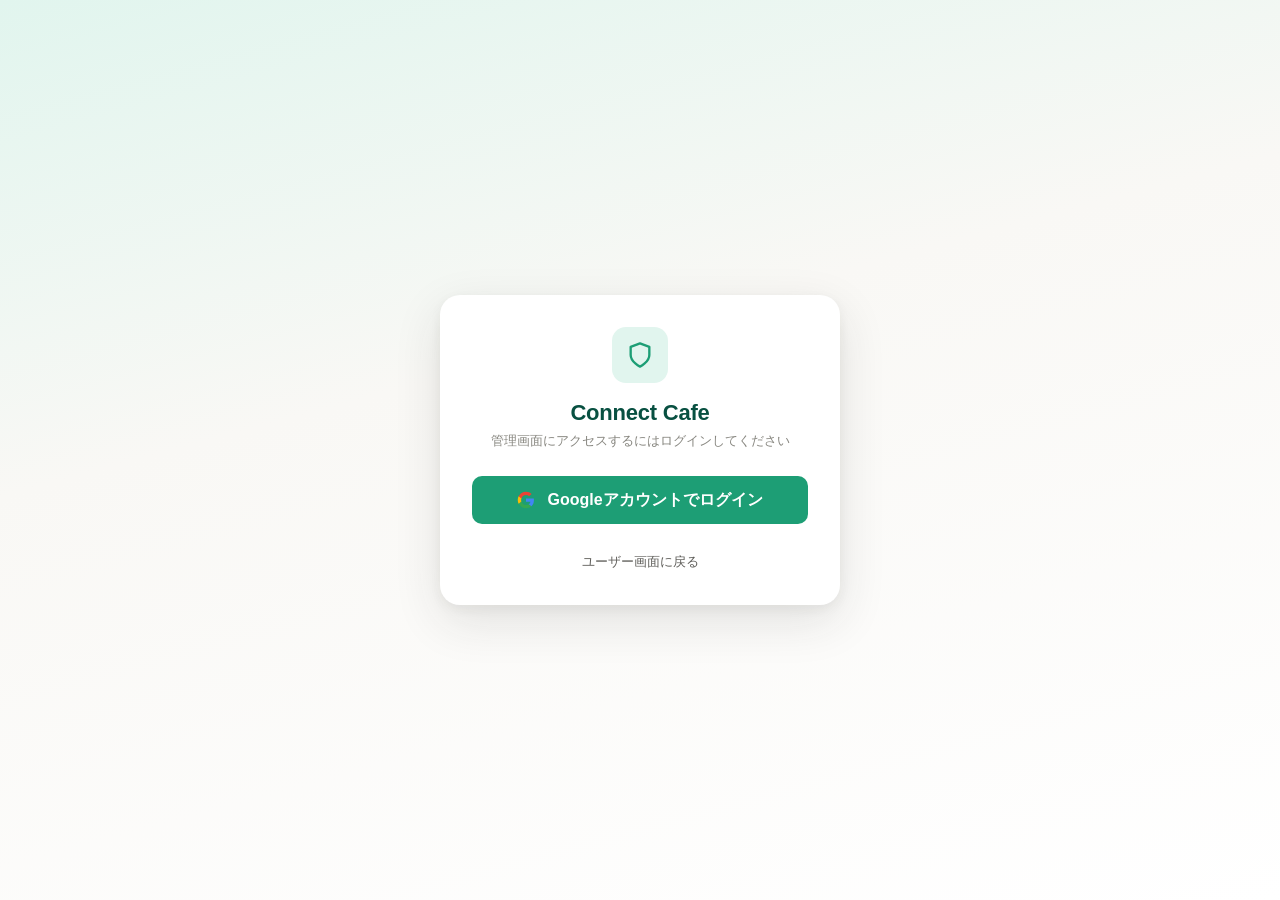
==== admin.html @ 8efad175 "feat: 入荷履歴表示 + スプシ同期スクリプト - admin.html: 在庫管理ページに入荷履歴テーブル追加 - inventory.js: loadInventoryLog()で最新30件の" ====
<!DOCTYPE html>
<html lang="ja">
<head>
  <meta charset="UTF-8">
  <meta name="viewport" content="width=device-width, initial-scale=1.0">
  <meta name="theme-color" content="#085041">
  <title>Connect Cafe - 管理画面</title>

  <!-- CSS -->
  <link rel="stylesheet" href="css/variables.css">
  <link rel="stylesheet" href="css/base.css">
  <link rel="stylesheet" href="css/components.css">

  <style>
    /* ============================================================
       Admin Layout
       ============================================================ */
    body {
      background: var(--color-bg-muted);
    }

    .admin-layout {
      display: flex;
      min-height: 100dvh;
    }

    /* ---- Sidebar ---- */
    .admin-sidebar {
      width: 240px;
      background: var(--color-primary-darker);
      color: var(--color-text-inverse);
      display: flex;
      flex-direction: column;
      position: fixed;
      top: 0;
      left: 0;
      bottom: 0;
      z-index: var(--z-header);
      transition: transform var(--duration-slow) var(--ease-out);
    }

    .admin-sidebar__header {
      padding: var(--space-5) var(--space-5) var(--space-4);
      border-bottom: 1px solid rgba(255,255,255,0.08);
    }

    .admin-sidebar__brand {
      display: flex;
      align-items: center;
      gap: var(--space-3);
    }

    .admin-sidebar__logo {
      width: 36px;
      height: 36px;
      background: var(--color-primary);
      border-radius: var(--radius-md);
      display: flex;
      align-items: center;
      justify-content: center;
    }

    .admin-sidebar__logo svg {
      width: 20px;
      height: 20px;
      color: white;
    }

    .admin-sidebar__title {
      font-size: var(--text-base);
      font-weight: var(--weight-bold);
      letter-spacing: var(--tracking-wide);
    }

    .admin-sidebar__subtitle {
      font-size: var(--text-xs);
      opacity: 0.5;
      margin-top: 2px;
    }

    .admin-sidebar__nav {
      flex: 1;
      padding: var(--space-3) var(--space-3);
      overflow-y: auto;
    }

    .admin-nav-item {
      display: flex;
      align-items: center;
      gap: var(--space-3);
      padding: var(--space-3) var(--space-3);
      border-radius: var(--radius-md);
      color: rgba(255,255,255,0.65);
      font-size: var(--text-sm);
      font-weight: var(--weight-medium);
      cursor: pointer;
      transition: var(--transition-colors);
      margin-bottom: 2px;
      text-decoration: none;
    }

    .admin-nav-item:hover {
      background: rgba(255,255,255,0.08);
      color: rgba(255,255,255,0.9);
      text-decoration: none;
    }

    .admin-nav-item.is-active {
      background: rgba(255,255,255,0.12);
      color: #fff;
      font-weight: var(--weight-semibold);
    }

    .admin-nav-item svg {
      width: 18px;
      height: 18px;
      flex-shrink: 0;
      opacity: 0.7;
    }

    .admin-nav-item.is-active svg {
      opacity: 1;
    }

    .admin-nav-divider {
      height: 1px;
      background: rgba(255,255,255,0.06);
      margin: var(--space-3) var(--space-3);
    }

    .admin-sidebar__footer {
      padding: var(--space-4) var(--space-5);
      border-top: 1px solid rgba(255,255,255,0.08);
    }

    .admin-sidebar__user {
      display: flex;
      align-items: center;
      gap: var(--space-3);
    }

    .admin-sidebar__user-avatar {
      width: 32px;
      height: 32px;
      border-radius: var(--radius-round);
      object-fit: cover;
    }

    .admin-sidebar__user-name {
      font-size: var(--text-sm);
      font-weight: var(--weight-medium);
      flex: 1;
      min-width: 0;
      overflow: hidden;
      text-overflow: ellipsis;
      white-space: nowrap;
    }

    .admin-sidebar__logout {
      color: rgba(255,255,255,0.5);
      cursor: pointer;
      padding: var(--space-1);
      border-radius: var(--radius-sm);
      transition: var(--transition-colors);
    }

    .admin-sidebar__logout:hover {
      color: rgba(255,255,255,0.9);
      background: rgba(255,255,255,0.08);
    }

    .admin-sidebar__logout svg {
      width: 16px;
      height: 16px;
    }

    /* ---- Main Content ---- */
    .admin-main {
      flex: 1;
      margin-left: 240px;
      min-height: 100dvh;
    }

    .admin-topbar {
      height: 56px;
      background: var(--color-bg);
      border-bottom: 1px solid var(--color-border-light);
      display: flex;
      align-items: center;
      padding: 0 var(--space-6);
      position: sticky;
      top: 0;
      z-index: var(--z-sticky);
    }

    .admin-topbar__hamburger {
      display: none;
      width: 36px;
      height: 36px;
      align-items: center;
      justify-content: center;
      border-radius: var(--radius-sm);
      cursor: pointer;
      margin-right: var(--space-3);
      color: var(--color-text-secondary);
    }

    .admin-topbar__hamburger:hover {
      background: var(--color-bg-muted);
    }

    .admin-topbar__hamburger svg {
      width: 20px;
      height: 20px;
    }

    .admin-topbar__title {
      font-size: var(--text-md);
      font-weight: var(--weight-bold);
      color: var(--color-text);
    }

    .admin-topbar__spacer {
      flex: 1;
    }

    .admin-topbar__badge {
      display: inline-flex;
      align-items: center;
      gap: var(--space-1);
      padding: 3px 10px;
      font-size: var(--text-xs);
      font-weight: var(--weight-semibold);
      border-radius: var(--radius-pill);
      background: var(--color-primary-lighter);
      color: var(--color-primary-dark);
    }

    .admin-content {
      padding: var(--space-6);
      max-width: 1280px;
    }

    /* ---- Admin Pages ---- */
    .admin-page {
      display: none;
      animation: page-fade-in var(--duration-page) var(--ease-out) both;
    }

    .admin-page.is-active {
      display: block;
    }

    /* ---- Stat Cards Grid ---- */
    .admin-stats {
      display: grid;
      grid-template-columns: repeat(4, 1fr);
      gap: var(--space-4);
      margin-bottom: var(--space-6);
    }

    .admin-stat-card {
      background: var(--color-bg);
      border: 1px solid var(--color-border-light);
      border-radius: var(--radius-lg);
      padding: var(--space-5);
      position: relative;
      overflow: hidden;
    }

    .admin-stat-card__icon {
      width: 40px;
      height: 40px;
      border-radius: var(--radius-md);
      display: flex;
      align-items: center;
      justify-content: center;
      margin-bottom: var(--space-3);
    }

    .admin-stat-card__icon svg {
      width: 20px;
      height: 20px;
    }

    .admin-stat-card__icon--green {
      background: var(--color-primary-lighter);
      color: var(--color-primary);
    }

    .admin-stat-card__icon--amber {
      background: var(--color-amber-lighter);
      color: var(--color-amber);
    }

    .admin-stat-card__icon--danger {
      background: var(--color-danger-light);
      color: var(--color-danger);
    }

    .admin-stat-card__icon--info {
      background: var(--color-info-light);
      color: var(--color-info);
    }

    .admin-stat-card__label {
      font-size: var(--text-xs);
      font-weight: var(--weight-semibold);
      color: var(--color-text-tertiary);
      text-transform: uppercase;
      letter-spacing: var(--tracking-wide);
      margin-bottom: var(--space-1);
    }

    .admin-stat-card__value {
      font-size: var(--text-2xl);
      font-weight: var(--weight-bold);
      color: var(--color-text);
      line-height: 1.1;
    }

    .admin-stat-card__sub {
      font-size: var(--text-xs);
      color: var(--color-text-tertiary);
      margin-top: var(--space-1);
    }

    /* ---- Section Card ---- */
    .admin-section {
      background: var(--color-bg);
      border: 1px solid var(--color-border-light);
      border-radius: var(--radius-lg);
      margin-bottom: var(--space-5);
      overflow: hidden;
    }

    .admin-section__header {
      display: flex;
      align-items: center;
      justify-content: space-between;
      padding: var(--space-4) var(--space-5);
      border-bottom: 1px solid var(--color-border-light);
    }

    .admin-section__title {
      font-size: var(--text-base);
      font-weight: var(--weight-bold);
      color: var(--color-text);
    }

    .admin-section__actions {
      display: flex;
      gap: var(--space-2);
    }

    .admin-section__body {
      padding: var(--space-5);
    }

    .admin-section__body--flush {
      padding: 0;
    }

    /* ---- Admin Table ---- */
    .admin-table {
      width: 100%;
      font-size: var(--text-sm);
    }

    .admin-table th {
      text-align: left;
      font-weight: var(--weight-semibold);
      font-size: var(--text-xs);
      color: var(--color-text-tertiary);
      letter-spacing: var(--tracking-wide);
      padding: var(--space-3) var(--space-4);
      border-bottom: 1px solid var(--color-border);
      white-space: nowrap;
      background: var(--color-bg-warm);
      position: sticky;
      top: 0;
    }

    .admin-table td {
      padding: var(--space-3) var(--space-4);
      border-bottom: 1px solid var(--color-border-light);
      color: var(--color-text);
      vertical-align: middle;
    }

    .admin-table tbody tr {
      transition: var(--transition-colors);
    }

    .admin-table tbody tr:hover {
      background: var(--color-bg-warm);
    }

    .admin-table tbody tr:last-child td {
      border-bottom: none;
    }

    .admin-table .text-right {
      text-align: right;
    }

    .admin-table .text-center {
      text-align: center;
    }

    /* ---- Alert Banner ---- */
    .admin-alert {
      display: flex;
      align-items: center;
      gap: var(--space-3);
      padding: var(--space-3) var(--space-4);
      border-radius: var(--radius-md);
      font-size: var(--text-sm);
      margin-bottom: var(--space-4);
    }

    .admin-alert svg {
      width: 18px;
      height: 18px;
      flex-shrink: 0;
    }

    .admin-alert--warning {
      background: var(--color-amber-lighter);
      color: var(--color-amber-dark);
      border: 1px solid var(--color-amber-light);
    }

    .admin-alert--danger {
      background: var(--color-danger-light);
      color: var(--color-danger);
      border: 1px solid #f0b8b3;
    }

    .admin-alert--info {
      background: var(--color-info-light);
      color: var(--color-info);
      border: 1px solid #b3d4ea;
    }

    /* ---- Quick Actions ---- */
    .admin-quick-actions {
      display: flex;
      gap: var(--space-3);
      flex-wrap: wrap;
    }

    /* ---- Filter Bar ---- */
    .admin-filter-bar {
      display: flex;
      align-items: center;
      gap: var(--space-3);
      padding: var(--space-4) var(--space-5);
      border-bottom: 1px solid var(--color-border-light);
      flex-wrap: wrap;
    }

    .admin-filter-bar .input,
    .admin-filter-bar .select {
      width: auto;
      min-width: 160px;
    }

    .admin-filter-tabs {
      display: flex;
      gap: 2px;
      background: var(--color-bg-muted);
      border-radius: var(--radius-md);
      padding: 3px;
    }

    .admin-filter-tab {
      padding: var(--space-2) var(--space-3);
      font-size: var(--text-xs);
      font-weight: var(--weight-semibold);
      border-radius: var(--radius-sm);
      cursor: pointer;
      color: var(--color-text-secondary);
      transition: var(--transition-colors);
      white-space: nowrap;
    }

    .admin-filter-tab:hover {
      color: var(--color-text);
    }

    .admin-filter-tab.is-active {
      background: var(--color-bg);
      color: var(--color-text);
      box-shadow: var(--shadow-xs);
    }

    /* ---- Stocktake ---- */
    .stocktake-grid {
      display: grid;
      grid-template-columns: repeat(auto-fill, minmax(280px, 1fr));
      gap: var(--space-4);
      padding: var(--space-5);
    }

    .stocktake-item {
      background: var(--color-bg);
      border: 1px solid var(--color-border-light);
      border-radius: var(--radius-md);
      padding: var(--space-4);
      display: flex;
      align-items: center;
      gap: var(--space-3);
    }

    .stocktake-item__emoji {
      font-size: 1.75rem;
      width: 48px;
      height: 48px;
      display: flex;
      align-items: center;
      justify-content: center;
      background: var(--color-bg-muted);
      border-radius: var(--radius-md);
      flex-shrink: 0;
    }

    .stocktake-item__info {
      flex: 1;
      min-width: 0;
    }

    .stocktake-item__name {
      font-size: var(--text-sm);
      font-weight: var(--weight-semibold);
      margin-bottom: var(--space-1);
    }

    .stocktake-item__system {
      font-size: var(--text-xs);
      color: var(--color-text-tertiary);
    }

    .stocktake-item__input-group {
      display: flex;
      flex-direction: column;
      align-items: center;
      gap: var(--space-1);
    }

    .stocktake-item__input {
      width: 64px;
      text-align: center;
      padding: var(--space-2);
      font-size: var(--text-md);
      font-weight: var(--weight-bold);
      border: 1.5px solid var(--color-border);
      border-radius: var(--radius-md);
      transition: var(--transition-colors), var(--transition-shadow);
    }

    .stocktake-item__input:focus {
      border-color: var(--color-primary);
      box-shadow: 0 0 0 3px var(--color-primary-lighter);
      outline: none;
    }

    .stocktake-item__diff {
      font-size: var(--text-xs);
      font-weight: var(--weight-bold);
      min-height: 16px;
    }

    .stocktake-item__diff--positive {
      color: var(--color-primary);
    }

    .stocktake-item__diff--negative {
      color: var(--color-danger);
    }

    .stocktake-item__diff--zero {
      color: var(--color-text-tertiary);
    }

    /* ---- Point Management ---- */
    .admin-grant-form {
      display: flex;
      gap: var(--space-3);
      align-items: flex-end;
      flex-wrap: wrap;
    }

    .admin-grant-form .form-group {
      margin-bottom: 0;
    }

    /* ---- Toggle Switch ---- */
    .toggle-switch {
      position: relative;
      display: inline-flex;
      align-items: center;
      cursor: pointer;
    }

    .toggle-switch input {
      position: absolute;
      opacity: 0;
      width: 0;
      height: 0;
    }

    .toggle-switch__track {
      width: 40px;
      height: 22px;
      background: var(--color-border);
      border-radius: var(--radius-pill);
      transition: background var(--duration-normal) var(--ease-out);
      position: relative;
    }

    .toggle-switch__track::after {
      content: "";
      position: absolute;
      top: 2px;
      left: 2px;
      width: 18px;
      height: 18px;
      background: white;
      border-radius: var(--radius-round);
      box-shadow: var(--shadow-sm);
      transition: transform var(--duration-normal) var(--ease-spring);
    }

    .toggle-switch input:checked + .toggle-switch__track {
      background: var(--color-primary);
    }

    .toggle-switch input:checked + .toggle-switch__track::after {
      transform: translateX(18px);
    }

    .toggle-switch input:focus-visible + .toggle-switch__track {
      outline: 2px solid var(--color-primary);
      outline-offset: 2px;
    }

    /* ---- Login Screen (Admin) ---- */
    .admin-login {
      min-height: 100dvh;
      display: flex;
      align-items: center;
      justify-content: center;
      background: linear-gradient(165deg, var(--color-primary-lighter) 0%, var(--color-bg-warm) 40%, var(--color-bg) 100%);
    }

    .admin-login__card {
      background: var(--color-bg);
      border-radius: var(--radius-xl);
      padding: var(--space-8);
      width: 100%;
      max-width: 400px;
      box-shadow: var(--shadow-xl);
      text-align: center;
    }

    .admin-login__icon {
      width: 56px;
      height: 56px;
      border-radius: var(--radius-lg);
      background: var(--color-primary-lighter);
      color: var(--color-primary);
      display: flex;
      align-items: center;
      justify-content: center;
      margin: 0 auto var(--space-4);
    }

    .admin-login__icon svg {
      width: 28px;
      height: 28px;
    }

    .admin-login__title {
      font-size: var(--text-xl);
      font-weight: var(--weight-bold);
      color: var(--color-primary-darker);
      margin-bottom: var(--space-1);
    }

    .admin-login__subtitle {
      font-size: var(--text-sm);
      color: var(--color-text-tertiary);
      margin-bottom: var(--space-6);
    }

    .admin-login__error {
      display: none;
      padding: var(--space-3) var(--space-4);
      background: var(--color-danger-light);
      color: var(--color-danger);
      border-radius: var(--radius-md);
      font-size: var(--text-sm);
      margin-bottom: var(--space-4);
      text-align: left;
    }

    .admin-login__error.is-visible {
      display: block;
    }

    .admin-login__footer {
      margin-top: var(--space-6);
    }

    /* ---- Overlay for mobile sidebar ---- */
    .admin-sidebar-overlay {
      display: none;
      position: fixed;
      inset: 0;
      background: var(--color-bg-overlay);
      z-index: calc(var(--z-header) - 1);
    }

    /* ---- Modal extensions for admin ---- */
    .modal--admin {
      max-width: 440px;
      text-align: left;
    }

    .modal--admin .modal__title {
      text-align: left;
    }

    .modal--admin .modal__body {
      text-align: left;
    }

    /* ---- Responsive ---- */
    @media (max-width: 1024px) {
      .admin-stats {
        grid-template-columns: repeat(2, 1fr);
      }
    }

    @media (max-width: 768px) {
      .admin-sidebar {
        transform: translateX(-100%);
      }

      .admin-sidebar.is-open {
        transform: translateX(0);
      }

      .admin-sidebar-overlay.is-open {
        display: block;
      }

      .admin-main {
        margin-left: 0;
      }

      .admin-topbar__hamburger {
        display: flex;
      }

      .admin-stats {
        grid-template-columns: 1fr;
      }

      .admin-content {
        padding: var(--space-4);
      }

      .admin-filter-bar {
        padding: var(--space-3) var(--space-4);
      }

      .stocktake-grid {
        grid-template-columns: 1fr;
        padding: var(--space-4);
      }
    }

    @media (max-width: 480px) {
      .admin-grant-form {
        flex-direction: column;
        align-items: stretch;
      }

      .admin-grant-form .form-group {
        width: 100%;
      }
    }
  </style>
</head>
<body>

  <!-- ============================================================
       Login Screen (shown before auth)
       ============================================================ -->
  <div id="admin-login-screen" class="admin-login">
    <div class="admin-login__card">
      <div class="admin-login__icon">
        <svg viewBox="0 0 24 24" fill="none" stroke="currentColor" stroke-width="2" stroke-linecap="round" stroke-linejoin="round">
          <path d="M12 22s8-4 8-10V5l-8-3-8 3v7c0 6 8 10 8 10z"/>
        </svg>
      </div>
      <h1 class="admin-login__title">Connect Cafe</h1>
      <p class="admin-login__subtitle">管理画面にアクセスするにはログインしてください</p>

      <div id="admin-login-error" class="admin-login__error">
        <strong>管理者権限がありません</strong><br>
        このアカウントには管理者権限が付与されていません。
      </div>

      <button id="admin-login-btn" class="btn btn-primary btn-block btn-lg" data-action="admin-login" style="gap: var(--space-3)">
        <svg width="18" height="18" viewBox="0 0 24 24" fill="none">
          <path d="M22.56 12.25c0-.78-.07-1.53-.2-2.25H12v4.26h5.92a5.06 5.06 0 0 1-2.2 3.32v2.77h3.57c2.08-1.92 3.28-4.74 3.28-8.1z" fill="#4285F4"/>
          <path d="M12 23c2.97 0 5.46-.98 7.28-2.66l-3.57-2.77c-.98.66-2.23 1.06-3.71 1.06-2.86 0-5.29-1.93-6.16-4.53H2.18v2.84C3.99 20.53 7.7 23 12 23z" fill="#34A853"/>
          <path d="M5.84 14.09c-.22-.66-.35-1.36-.35-2.09s.13-1.43.35-2.09V7.07H2.18A10.96 10.96 0 0 0 1 12c0 1.77.42 3.45 1.18 4.93l3.66-2.84z" fill="#FBBC05"/>
          <path d="M12 5.38c1.62 0 3.06.56 4.21 1.64l3.15-3.15C17.45 2.09 14.97 1 12 1 7.7 1 3.99 3.47 2.18 7.07l3.66 2.84c.87-2.6 3.3-4.53 6.16-4.53z" fill="#EA4335"/>
        </svg>
        Googleアカウントでログイン
      </button>

      <div class="admin-login__footer">
        <a href="index.html" class="text-sm text-secondary">ユーザー画面に戻る</a>
      </div>
    </div>
  </div>

  <!-- ============================================================
       Admin Dashboard (shown after auth + admin check)
       ============================================================ -->
  <div id="admin-app" class="admin-layout" style="display:none">

    <!-- Sidebar Overlay (mobile) -->
    <div id="admin-sidebar-overlay" class="admin-sidebar-overlay"></div>

    <!-- Sidebar -->
    <aside class="admin-sidebar" id="admin-sidebar">
      <div class="admin-sidebar__header">
        <div class="admin-sidebar__brand">
          <div class="admin-sidebar__logo">
            <svg viewBox="0 0 24 24" fill="none" stroke="currentColor" stroke-width="2" stroke-linecap="round" stroke-linejoin="round">
              <path d="M18 8h1a4 4 0 0 1 0 8h-1"/><path d="M2 8h16v9a4 4 0 0 1-4 4H6a4 4 0 0 1-4-4V8z"/><line x1="6" y1="1" x2="6" y2="4"/><line x1="10" y1="1" x2="10" y2="4"/><line x1="14" y1="1" x2="14" y2="4"/>
            </svg>
          </div>
          <div>
            <div class="admin-sidebar__title">Connect Cafe</div>
            <div class="admin-sidebar__subtitle">管理画面</div>
          </div>
        </div>
      </div>

      <nav class="admin-sidebar__nav">
        <!-- Dashboard -->
        <a class="admin-nav-item is-active" data-admin-nav="dashboard">
          <svg viewBox="0 0 24 24" fill="none" stroke="currentColor" stroke-width="2" stroke-linecap="round" stroke-linejoin="round">
            <rect x="3" y="3" width="7" height="7"/><rect x="14" y="3" width="7" height="7"/><rect x="14" y="14" width="7" height="7"/><rect x="3" y="14" width="7" height="7"/>
          </svg>
          ダッシュボード
        </a>

        <!-- Inventory -->
        <a class="admin-nav-item" data-admin-nav="inventory">
          <svg viewBox="0 0 24 24" fill="none" stroke="currentColor" stroke-width="2" stroke-linecap="round" stroke-linejoin="round">
            <path d="M21 16V8a2 2 0 0 0-1-1.73l-7-4a2 2 0 0 0-2 0l-7 4A2 2 0 0 0 3 8v8a2 2 0 0 0 1 1.73l7 4a2 2 0 0 0 2 0l7-4A2 2 0 0 0 21 16z"/><polyline points="3.27 6.96 12 12.01 20.73 6.96"/><line x1="12" y1="22.08" x2="12" y2="12"/>
          </svg>
          在庫管理
        </a>

        <!-- Stocktake -->
        <a class="admin-nav-item" data-admin-nav="stocktake">
          <svg viewBox="0 0 24 24" fill="none" stroke="currentColor" stroke-width="2" stroke-linecap="round" stroke-linejoin="round">
            <path d="M9 11l3 3L22 4"/><path d="M21 12v7a2 2 0 0 1-2 2H5a2 2 0 0 1-2-2V5a2 2 0 0 1 2-2h11"/>
          </svg>
          棚卸し
        </a>

        <div class="admin-nav-divider"></div>

        <!-- Users -->
        <a class="admin-nav-item" data-admin-nav="users">
          <svg viewBox="0 0 24 24" fill="none" stroke="currentColor" stroke-width="2" stroke-linecap="round" stroke-linejoin="round">
            <path d="M17 21v-2a4 4 0 0 0-4-4H5a4 4 0 0 0-4 4v2"/><circle cx="9" cy="7" r="4"/><path d="M23 21v-2a4 4 0 0 0-3-3.87"/><path d="M16 3.13a4 4 0 0 1 0 7.75"/>
          </svg>
          ユーザー管理
        </a>

        <!-- Points -->
        <a class="admin-nav-item" data-admin-nav="points">
          <svg viewBox="0 0 24 24" fill="none" stroke="currentColor" stroke-width="2" stroke-linecap="round" stroke-linejoin="round">
            <circle cx="12" cy="12" r="10"/><line x1="12" y1="8" x2="12" y2="16"/><line x1="8" y1="12" x2="16" y2="12"/>
          </svg>
          ポイント管理
        </a>

        <div class="admin-nav-divider"></div>

        <!-- History -->
        <a class="admin-nav-item" data-admin-nav="history">
          <svg viewBox="0 0 24 24" fill="none" stroke="currentColor" stroke-width="2" stroke-linecap="round" stroke-linejoin="round">
            <circle cx="12" cy="12" r="10"/><polyline points="12 6 12 12 16 14"/>
          </svg>
          利用履歴
        </a>
      </nav>

      <div class="admin-sidebar__footer">
        <div class="admin-sidebar__user">
          <img id="admin-user-avatar" class="admin-sidebar__user-avatar" src="" alt="">
          <span id="admin-user-name" class="admin-sidebar__user-name"></span>
          <button class="admin-sidebar__logout" data-action="admin-logout" title="ログアウト">
            <svg viewBox="0 0 24 24" fill="none" stroke="currentColor" stroke-width="2" stroke-linecap="round" stroke-linejoin="round">
              <path d="M9 21H5a2 2 0 0 1-2-2V5a2 2 0 0 1 2-2h4"/><polyline points="16 17 21 12 16 7"/><line x1="21" y1="12" x2="9" y2="12"/>
            </svg>
          </button>
        </div>
      </div>
    </aside>

    <!-- Main Content -->
    <main class="admin-main">
      <header class="admin-topbar">
        <button class="admin-topbar__hamburger" id="admin-hamburger">
          <svg viewBox="0 0 24 24" fill="none" stroke="currentColor" stroke-width="2" stroke-linecap="round" stroke-linejoin="round">
            <line x1="3" y1="12" x2="21" y2="12"/><line x1="3" y1="6" x2="21" y2="6"/><line x1="3" y1="18" x2="21" y2="18"/>
          </svg>
        </button>
        <h2 class="admin-topbar__title" id="admin-topbar-title">ダッシュボード</h2>
        <div class="admin-topbar__spacer"></div>
        <span class="admin-topbar__badge">
          <svg width="12" height="12" viewBox="0 0 24 24" fill="none" stroke="currentColor" stroke-width="2.5" stroke-linecap="round" stroke-linejoin="round"><path d="M12 22s8-4 8-10V5l-8-3-8 3v7c0 6 8 10 8 10z"/></svg>
          管理者
        </span>
      </header>

      <div class="admin-content">

        <!-- ============================================================
             Dashboard
             ============================================================ -->
        <div id="admin-page-dashboard" class="admin-page is-active">

          <!-- Stat Cards -->
          <div class="admin-stats" id="dashboard-stats">
            <!-- Rendered by JS -->
          </div>

          <!-- Quick Actions -->
          <div class="admin-section">
            <div class="admin-section__header">
              <h3 class="admin-section__title">クイックアクション</h3>
            </div>
            <div class="admin-section__body">
              <div class="admin-quick-actions">
                <button class="btn btn-secondary btn-sm" id="quick-restock">
                  <svg width="14" height="14" viewBox="0 0 24 24" fill="none" stroke="currentColor" stroke-width="2" stroke-linecap="round" stroke-linejoin="round"><path d="M21 16V8a2 2 0 0 0-1-1.73l-7-4a2 2 0 0 0-2 0l-7 4A2 2 0 0 0 3 8v8a2 2 0 0 0 1 1.73l7 4a2 2 0 0 0 2 0l7-4A2 2 0 0 0 21 16z"/><polyline points="3.27 6.96 12 12.01 20.73 6.96"/><line x1="12" y1="22.08" x2="12" y2="12"/></svg>
                  在庫入荷
                </button>
                <button class="btn btn-secondary btn-sm" id="quick-grant-points">
                  <svg width="14" height="14" viewBox="0 0 24 24" fill="none" stroke="currentColor" stroke-width="2" stroke-linecap="round" stroke-linejoin="round"><circle cx="12" cy="12" r="10"/><line x1="12" y1="8" x2="12" y2="16"/><line x1="8" y1="12" x2="16" y2="12"/></svg>
                  ポイント付与
                </button>
                <button class="btn btn-ghost btn-sm" id="quick-stocktake">
                  <svg width="14" height="14" viewBox="0 0 24 24" fill="none" stroke="currentColor" stroke-width="2" stroke-linecap="round" stroke-linejoin="round"><path d="M9 11l3 3L22 4"/><path d="M21 12v7a2 2 0 0 1-2 2H5a2 2 0 0 1-2-2V5a2 2 0 0 1 2-2h11"/></svg>
                  棚卸し開始
                </button>
              </div>
            </div>
          </div>

          <!-- Recent Transactions -->
          <div class="admin-section">
            <div class="admin-section__header">
              <h3 class="admin-section__title">最近の取引</h3>
              <button class="btn btn-ghost btn-sm" data-admin-nav="history">すべて表示</button>
            </div>
            <div class="admin-section__body admin-section__body--flush">
              <div style="overflow-x: auto">
                <table class="admin-table" id="dashboard-recent-table">
                  <thead>
                    <tr>
                      <th>日時</th>
                      <th>ユーザー</th>
                      <th>商品</th>
                      <th>金額</th>
                      <th>支払方法</th>
                    </tr>
                  </thead>
                  <tbody id="dashboard-recent-tbody">
                    <tr><td colspan="5" class="text-center text-secondary" style="padding: var(--space-8)">読み込み中...</td></tr>
                  </tbody>
                </table>
              </div>
            </div>
          </div>
        </div>

        <!-- ============================================================
             Inventory Management
             ============================================================ -->
        <div id="admin-page-inventory" class="admin-page">

          <div id="inventory-low-stock-alert" class="admin-alert admin-alert--warning" style="display:none">
            <svg viewBox="0 0 24 24" fill="none" stroke="currentColor" stroke-width="2" stroke-linecap="round" stroke-linejoin="round"><path d="M10.29 3.86L1.82 18a2 2 0 0 0 1.71 3h16.94a2 2 0 0 0 1.71-3L13.71 3.86a2 2 0 0 0-3.42 0z"/><line x1="12" y1="9" x2="12" y2="13"/><line x1="12" y1="17" x2="12.01" y2="17"/></svg>
            <span id="inventory-low-stock-text">在庫が少ない商品があります</span>
          </div>

          <div class="admin-section">
            <div class="admin-section__header">
              <h3 class="admin-section__title">在庫管理</h3>
              <div class="admin-section__actions">
                <button class="btn btn-primary btn-sm" id="inventory-restock-btn">
                  <svg width="14" height="14" viewBox="0 0 24 24" fill="none" stroke="currentColor" stroke-width="2.5" stroke-linecap="round" stroke-linejoin="round"><line x1="12" y1="5" x2="12" y2="19"/><line x1="5" y1="12" x2="19" y2="12"/></svg>
                  入荷
                </button>
              </div>
            </div>
            <div class="admin-section__body admin-section__body--flush">
              <div style="overflow-x: auto">
                <table class="admin-table" id="inventory-table">
                  <thead>
                    <tr>
                      <th style="width:60px" class="text-center">順序</th>
                      <th>商品名</th>
                      <th>カテゴリ</th>
                      <th class="text-right">価格</th>
                      <th class="text-center">在庫数</th>
                      <th class="text-center">ステータス</th>
                      <th class="text-center">操作</th>
                    </tr>
                  </thead>
                  <tbody id="inventory-tbody">
                    <tr><td colspan="7" class="text-center text-secondary" style="padding: var(--space-8)">読み込み中...</td></tr>
                  </tbody>
                </table>
              </div>
            </div>
          </div>
        </div>

          <!-- 入荷履歴 -->
          <div class="admin-section" style="margin-top: var(--space-6)">
            <div class="admin-section__header">
              <h3 class="admin-section__title">入荷履歴</h3>
            </div>
            <div class="admin-section__body admin-section__body--flush">
              <div style="overflow-x: auto">
                <table class="admin-table" id="inventory-log-table">
                  <thead>
                    <tr>
                      <th>日時</th>
                      <th>管理者</th>
                      <th>操作</th>
                      <th>商品</th>
                      <th class="text-center">変更前</th>
                      <th class="text-center">変更数</th>
                      <th class="text-center">変更後</th>
                      <th>メモ</th>
                    </tr>
                  </thead>
                  <tbody id="inventory-log-tbody">
                    <tr><td colspan="8" class="text-center text-secondary" style="padding: var(--space-6)">読み込み中...</td></tr>
                  </tbody>
                </table>
              </div>
            </div>
          </div>

        </div>

        <!-- ============================================================
             Stocktake
             ============================================================ -->
        <div id="admin-page-stocktake" class="admin-page">
          <div class="admin-section">
            <div class="admin-section__header">
              <h3 class="admin-section__title">棚卸し</h3>
              <div class="admin-section__actions">
                <span class="text-sm text-tertiary" id="stocktake-date"></span>
              </div>
            </div>
            <div class="admin-section__body admin-section__body--flush">
              <div class="stocktake-grid" id="stocktake-grid">
                <!-- Rendered by JS -->
              </div>
            </div>
          </div>

          <div style="display: flex; justify-content: flex-end; gap: var(--space-3); margin-top: var(--space-4)">
            <button class="btn btn-ghost" id="stocktake-reset">リセット</button>
            <button class="btn btn-primary" id="stocktake-submit">棚卸し確定</button>
          </div>
        </div>

        <!-- ============================================================
             Users
             ============================================================ -->
        <div id="admin-page-users" class="admin-page">
          <div class="admin-section">
            <div class="admin-section__header">
              <h3 class="admin-section__title">ユーザー管理</h3>
            </div>
            <div class="admin-filter-bar">
              <input type="search" class="input" id="users-search" placeholder="名前またはメールで検索..." style="flex:1; min-width: 200px">
            </div>
            <div class="admin-section__body admin-section__body--flush">
              <div style="overflow-x: auto">
                <table class="admin-table" id="users-table">
                  <thead>
                    <tr>
                      <th>名前</th>
                      <th>メールアドレス</th>
                      <th class="text-center">権限</th>
                      <th>登録日</th>
                      <th class="text-center">ステータス</th>
                      <th class="text-center">操作</th>
                    </tr>
                  </thead>
                  <tbody id="users-tbody">
                    <tr><td colspan="7" class="text-center text-secondary" style="padding: var(--space-8)">読み込み中...</td></tr>
                  </tbody>
                </table>
              </div>
            </div>
          </div>
        </div>

        <!-- ============================================================
             Points
             ============================================================ -->
        <div id="admin-page-points" class="admin-page">

          <!-- Manual Grant -->
          <div class="admin-section" style="margin-bottom: var(--space-5)">
            <div class="admin-section__header">
              <h3 class="admin-section__title">ポイント手動付与</h3>
            </div>
            <div class="admin-section__body">
              <div class="admin-grant-form" id="points-grant-form">
                <div class="form-group" style="flex:2; min-width:200px">
                  <label class="form-label">ユーザー</label>
                  <select class="select" id="points-user-select">
                    <option value="">ユーザーを選択...</option>
                  </select>
                </div>
                <div class="form-group" style="flex:1; min-width:120px">
                  <label class="form-label">付与ポイント</label>
                  <input type="number" class="input" id="points-amount" placeholder="100" min="1" step="1">
                </div>
                <div class="form-group">
                  <button class="btn btn-primary" id="points-grant-btn">ポイント付与</button>
                </div>
              </div>
            </div>
          </div>

          <!-- Balance Table -->
          <div class="admin-section">
            <div class="admin-section__header">
              <h3 class="admin-section__title">今月のポイント残高</h3>
              <div class="admin-section__actions">
                <button class="btn btn-danger btn-sm" id="points-monthly-reset">
                  <svg width="14" height="14" viewBox="0 0 24 24" fill="none" stroke="currentColor" stroke-width="2" stroke-linecap="round" stroke-linejoin="round"><polyline points="1 4 1 10 7 10"/><path d="M3.51 15a9 9 0 1 0 2.13-9.36L1 10"/></svg>
                  月次リセット
                </button>
              </div>
            </div>
            <div class="admin-section__body admin-section__body--flush">
              <div style="overflow-x: auto">
                <table class="admin-table" id="points-table">
                  <thead>
                    <tr>
                      <th>ユーザー名</th>
                      <th>メール</th>
                      <th class="text-right">付与pt</th>
                      <th class="text-right">使用pt</th>
                      <th class="text-right">残pt</th>
                    </tr>
                  </thead>
                  <tbody id="points-tbody">
                    <tr><td colspan="5" class="text-center text-secondary" style="padding: var(--space-8)">読み込み中...</td></tr>
                  </tbody>
                </table>
              </div>
            </div>
          </div>
        </div>

        <!-- ============================================================
             History
             ============================================================ -->
        <div id="admin-page-history" class="admin-page">
          <div class="admin-section">
            <div class="admin-section__header">
              <h3 class="admin-section__title">利用履歴</h3>
              <div class="admin-section__actions">
                <button class="btn btn-ghost btn-sm" id="history-export-csv">
                  <svg width="14" height="14" viewBox="0 0 24 24" fill="none" stroke="currentColor" stroke-width="2" stroke-linecap="round" stroke-linejoin="round"><path d="M21 15v4a2 2 0 0 1-2 2H5a2 2 0 0 1-2-2v-4"/><polyline points="7 10 12 15 17 10"/><line x1="12" y1="15" x2="12" y2="3"/></svg>
                  CSV出力
                </button>
              </div>
            </div>
            <div class="admin-filter-bar">
              <input type="date" class="input" id="history-date-from" style="width: 160px">
              <span class="text-sm text-tertiary">~</span>
              <input type="date" class="input" id="history-date-to" style="width: 160px">
              <div class="admin-filter-tabs" id="history-payment-filter">
                <span class="admin-filter-tab is-active" data-filter="all">すべて</span>
                <span class="admin-filter-tab" data-filter="point">ポイント</span>
                <span class="admin-filter-tab" data-filter="paypay">PayPay</span>
              </div>
              <button class="btn btn-ghost btn-sm" id="history-search-btn">検索</button>
            </div>
            <div class="admin-section__body admin-section__body--flush">
              <div style="overflow-x: auto">
                <table class="admin-table" id="history-table">
                  <thead>
                    <tr>
                      <th>日時</th>
                      <th>ユーザー</th>
                      <th>商品</th>
                      <th>カテゴリ</th>
                      <th class="text-right">金額</th>
                      <th class="text-center">支払方法</th>
                      <th class="text-center">ステータス</th>
                    </tr>
                  </thead>
                  <tbody id="history-tbody">
                    <tr><td colspan="7" class="text-center text-secondary" style="padding: var(--space-8)">読み込み中...</td></tr>
                  </tbody>
                </table>
              </div>
            </div>
          </div>
        </div>

      </div><!-- .admin-content -->
    </main>
  </div><!-- #admin-app -->

  <!-- ============================================================
       Restock Modal Template
       ============================================================ -->
  <div id="restock-modal-overlay" class="modal-overlay">
    <div class="modal modal--admin">
      <div class="modal__icon">
        <svg viewBox="0 0 24 24" fill="none" stroke="currentColor" stroke-width="2" stroke-linecap="round" stroke-linejoin="round"><path d="M21 16V8a2 2 0 0 0-1-1.73l-7-4a2 2 0 0 0-2 0l-7 4A2 2 0 0 0 3 8v8a2 2 0 0 0 1 1.73l7 4a2 2 0 0 0 2 0l7-4A2 2 0 0 0 21 16z"/><polyline points="3.27 6.96 12 12.01 20.73 6.96"/><line x1="12" y1="22.08" x2="12" y2="12"/></svg>
      </div>
      <h3 class="modal__title" id="restock-modal-title">入荷</h3>
      <div class="modal__body">
        <div class="form-group">
          <label class="form-label">商品</label>
          <select class="select" id="restock-item-select">
            <option value="">商品を選択...</option>
          </select>
        </div>
        <div class="form-group">
          <label class="form-label">入荷数</label>
          <input type="number" class="input" id="restock-quantity" placeholder="5" min="1" step="1">
        </div>
        <div class="form-group" style="margin-bottom:0">
          <label class="form-label">メモ（任意）</label>
          <input type="text" class="input" id="restock-note" placeholder="入荷理由など">
        </div>
      </div>
      <div class="modal__actions">
        <button class="btn btn-ghost" id="restock-cancel">キャンセル</button>
        <button class="btn btn-primary" id="restock-confirm">入荷する</button>
      </div>
    </div>
  </div>

  <!-- Scripts -->
  <script src="https://cdn.jsdelivr.net/npm/@supabase/supabase-js@2"></script>
  <script type="module" src="js/admin/admin-app.js"></script>
</body>
</html>
---- css/variables.css ----
/* ============================================================
   Connect Cafe - Design Tokens
   Corporate internal cafe ordering app
   ============================================================ */

:root {
  /* ---- Brand Colors ---- */
  --color-primary:        #1D9E75;
  --color-primary-dark:   #168A65;
  --color-primary-darker: #085041;
  --color-primary-light:  #9FE1CB;
  --color-primary-lighter:#E1F5EE;
  --color-primary-ghost:  #F0FAF5;

  /* ---- Amber / PayPay ---- */
  --color-amber:          #BA7517;
  --color-amber-dark:     #9A6112;
  --color-amber-light:    #FAC775;
  --color-amber-lighter:  #FAEEDA;
  --color-amber-ghost:    #FDF7EC;

  /* ---- Status ---- */
  --color-success:        #1D9E75;
  --color-warning:        #BA7517;
  --color-danger:         #C4453A;
  --color-danger-light:   #FBEAE8;
  --color-info:           #3B82B8;
  --color-info-light:     #E8F2FA;

  /* ---- Neutrals (warm gray) ---- */
  --color-text:           #2C2C2A;
  --color-text-secondary: #5F5E5A;
  --color-text-tertiary:  #888780;
  --color-text-placeholder:#B0AFA8;
  --color-text-inverse:   #FFFFFF;

  --color-bg:             #FFFFFF;
  --color-bg-warm:        #F9F8F5;
  --color-bg-muted:       #F4F2EE;
  --color-bg-overlay:     rgba(44, 44, 42, 0.45);

  --color-border:         #E0DED8;
  --color-border-light:   #ECEAE5;
  --color-divider:        #ECEAE5;

  /* ---- Typography ---- */
  --font-family: "Hiragino Sans", "Hiragino Kaku Gothic ProN",
                 "Noto Sans JP", -apple-system, BlinkMacSystemFont,
                 "Segoe UI", Roboto, sans-serif;
  --font-mono:   "SF Mono", "Fira Code", "Noto Sans Mono CJK JP",
                 ui-monospace, monospace;

  --text-xs:   0.6875rem;  /* 11px */
  --text-sm:   0.8125rem;  /* 13px */
  --text-base: 0.9375rem;  /* 15px */
  --text-md:   1rem;       /* 16px */
  --text-lg:   1.125rem;   /* 18px */
  --text-xl:   1.375rem;   /* 22px */
  --text-2xl:  1.75rem;    /* 28px */

  --leading-tight:  1.3;
  --leading-normal: 1.6;
  --leading-loose:  1.8;

  --weight-normal:   400;
  --weight-medium:   500;
  --weight-semibold: 600;
  --weight-bold:     700;

  --tracking-tight: -0.01em;
  --tracking-normal: 0;
  --tracking-wide:   0.02em;

  /* ---- Spacing (4px base) ---- */
  --space-0:   0;
  --space-1:   0.25rem;   /* 4px */
  --space-2:   0.5rem;    /* 8px */
  --space-3:   0.75rem;   /* 12px */
  --space-4:   1rem;      /* 16px */
  --space-5:   1.25rem;   /* 20px */
  --space-6:   1.5rem;    /* 24px */
  --space-8:   2rem;      /* 32px */
  --space-10:  2.5rem;    /* 40px */
  --space-12:  3rem;      /* 48px */
  --space-16:  4rem;      /* 64px */
  --space-20:  5rem;      /* 80px */

  /* ---- Border Radius ---- */
  --radius-sm:   6px;
  --radius-md:   10px;
  --radius-lg:   14px;
  --radius-xl:   20px;
  --radius-pill:  999px;
  --radius-round: 50%;

  /* ---- Shadows (warm-tinted) ---- */
  --shadow-xs:   0 1px 2px rgba(44, 44, 42, 0.04);
  --shadow-sm:   0 1px 3px rgba(44, 44, 42, 0.06),
                 0 1px 2px rgba(44, 44, 42, 0.04);
  --shadow-md:   0 4px 12px rgba(44, 44, 42, 0.07),
                 0 1px 3px rgba(44, 44, 42, 0.04);
  --shadow-lg:   0 8px 24px rgba(44, 44, 42, 0.09),
                 0 2px 6px rgba(44, 44, 42, 0.04);
  --shadow-xl:   0 16px 48px rgba(44, 44, 42, 0.12),
                 0 4px 12px rgba(44, 44, 42, 0.06);
  --shadow-float:0 12px 32px rgba(44, 44, 42, 0.14),
                 0 2px 8px rgba(44, 44, 42, 0.06);
  --shadow-inner:inset 0 1px 3px rgba(44, 44, 42, 0.06);

  /* ---- Transitions ---- */
  --ease-out:     cubic-bezier(0.22, 1, 0.36, 1);
  --ease-in-out:  cubic-bezier(0.45, 0, 0.55, 1);
  --ease-spring:  cubic-bezier(0.34, 1.56, 0.64, 1);

  --duration-fast:   120ms;
  --duration-normal: 200ms;
  --duration-slow:   350ms;
  --duration-page:   400ms;

  --transition-colors: color var(--duration-normal) var(--ease-out),
                        background-color var(--duration-normal) var(--ease-out),
                        border-color var(--duration-normal) var(--ease-out);
  --transition-transform: transform var(--duration-normal) var(--ease-out);
  --transition-shadow: box-shadow var(--duration-normal) var(--ease-out);
  --transition-opacity: opacity var(--duration-normal) var(--ease-out);

  /* ---- Z-Index Scale ---- */
  --z-base:     0;
  --z-dropdown: 100;
  --z-sticky:   200;
  --z-header:   300;
  --z-overlay:  400;
  --z-modal:    500;
  --z-toast:    600;
  --z-tooltip:  700;

  /* ---- Layout ---- */
  --header-height: 56px;
  --tab-bar-height: 64px;
  --container-sm:  480px;
  --container-md:  640px;
  --container-lg:  960px;
  --container-xl:  1120px;
  --safe-bottom:   env(safe-area-inset-bottom, 0px);
}

/* ---- Breakpoint Reference (used via @media) ----
   sm:  480px   - Large phone
   md:  640px   - Tablet portrait
   lg:  960px   - Tablet landscape / small desktop
   xl:  1120px  - Desktop
   ------------------------------------------------ */
---- css/base.css ----
/* ============================================================
   Connect Cafe - Base Styles
   Reset, typography, layout utilities, responsive defaults
   ============================================================ */

/* ---- Modern Reset ---- */
*,
*::before,
*::after {
  box-sizing: border-box;
  margin: 0;
  padding: 0;
}

html {
  -webkit-text-size-adjust: 100%;
  -webkit-tap-highlight-color: transparent;
  scroll-behavior: smooth;
  text-rendering: optimizeLegibility;
  -webkit-font-smoothing: antialiased;
  -moz-osx-font-smoothing: grayscale;
}

body {
  font-family: var(--font-family);
  font-size: var(--text-base);
  font-weight: var(--weight-normal);
  line-height: var(--leading-normal);
  color: var(--color-text);
  background-color: var(--color-bg-warm);
  min-height: 100dvh;
  overflow-x: hidden;
}

/* Ensure images behave */
img, svg, video, canvas {
  display: block;
  max-width: 100%;
  height: auto;
}

/* Form element normalization */
button, input, select, textarea {
  font: inherit;
  color: inherit;
  border: none;
  background: none;
  outline: none;
}

button {
  cursor: pointer;
  -webkit-user-select: none;
  user-select: none;
}

a {
  color: var(--color-primary);
  text-decoration: none;
}

a:hover {
  text-decoration: underline;
}

ul, ol {
  list-style: none;
}

table {
  border-collapse: collapse;
  border-spacing: 0;
}

/* Remove default focus outline, add custom */
:focus-visible {
  outline: 2px solid var(--color-primary);
  outline-offset: 2px;
  border-radius: var(--radius-sm);
}

/* Selection color */
::selection {
  background: var(--color-primary-light);
  color: var(--color-primary-darker);
}

/* Scrollbar (WebKit) */
::-webkit-scrollbar {
  width: 6px;
  height: 6px;
}

::-webkit-scrollbar-track {
  background: transparent;
}

::-webkit-scrollbar-thumb {
  background: var(--color-border);
  border-radius: var(--radius-pill);
}

::-webkit-scrollbar-thumb:hover {
  background: var(--color-text-tertiary);
}


/* ============================================================
   Typography
   ============================================================ */

h1, h2, h3, h4, h5, h6 {
  font-weight: var(--weight-bold);
  line-height: var(--leading-tight);
  letter-spacing: var(--tracking-tight);
  color: var(--color-text);
}

h1 { font-size: var(--text-2xl); }
h2 { font-size: var(--text-xl);  }
h3 { font-size: var(--text-lg);  }
h4 { font-size: var(--text-md);  }

.text-xs       { font-size: var(--text-xs); }
.text-sm       { font-size: var(--text-sm); }
.text-base     { font-size: var(--text-base); }
.text-md       { font-size: var(--text-md); }
.text-lg       { font-size: var(--text-lg); }
.text-xl       { font-size: var(--text-xl); }
.text-2xl      { font-size: var(--text-2xl); }

.text-secondary { color: var(--color-text-secondary); }
.text-tertiary  { color: var(--color-text-tertiary); }
.text-primary   { color: var(--color-primary); }
.text-danger    { color: var(--color-danger); }
.text-center    { text-align: center; }
.text-right     { text-align: right; }

.font-medium    { font-weight: var(--weight-medium); }
.font-semibold  { font-weight: var(--weight-semibold); }
.font-bold      { font-weight: var(--weight-bold); }

.truncate {
  overflow: hidden;
  text-overflow: ellipsis;
  white-space: nowrap;
}

.line-clamp-2 {
  display: -webkit-box;
  -webkit-line-clamp: 2;
  -webkit-box-orient: vertical;
  overflow: hidden;
}

small, .caption {
  font-size: var(--text-xs);
  color: var(--color-text-tertiary);
  letter-spacing: var(--tracking-wide);
}

/* ============================================================
   Layout Utilities
   ============================================================ */

/* Page wrapper - accounts for sticky header + bottom tab */
.page {
  min-height: 100dvh;
  padding-top: calc(var(--header-height) + env(safe-area-inset-top, 0px));
  padding-bottom: calc(var(--tab-bar-height) + var(--safe-bottom) + var(--space-4));
  background: var(--color-bg-warm);
}

/* No header variant */
.page--no-header {
  padding-top: 0;
}

/* No tab bar variant */
.page--no-tab {
  padding-bottom: var(--space-4);
}

.container {
  width: 100%;
  max-width: var(--container-lg);
  margin-inline: auto;
  padding-inline: var(--space-4);
}

.container--sm { max-width: var(--container-sm); }
.container--md { max-width: var(--container-md); }
.container--xl { max-width: var(--container-xl); }

/* Section spacing */
.section {
  padding-block: var(--space-6);
}

.section + .section {
  padding-top: 0;
}

/* ---- Flexbox Utilities ---- */
.flex          { display: flex; }
.flex-col      { flex-direction: column; }
.flex-wrap     { flex-wrap: wrap; }
.flex-1        { flex: 1; }
.flex-shrink-0 { flex-shrink: 0; }

.items-center  { align-items: center; }
.items-start   { align-items: flex-start; }
.items-end     { align-items: flex-end; }
.items-stretch { align-items: stretch; }

.justify-center  { justify-content: center; }
.justify-between { justify-content: space-between; }
.justify-end     { justify-content: flex-end; }

.gap-1  { gap: var(--space-1); }
.gap-2  { gap: var(--space-2); }
.gap-3  { gap: var(--space-3); }
.gap-4  { gap: var(--space-4); }
.gap-5  { gap: var(--space-5); }
.gap-6  { gap: var(--space-6); }

/* ---- Grid Utilities ---- */
.grid {
  display: grid;
  gap: var(--space-4);
}

.grid-2 { grid-template-columns: repeat(2, 1fr); }
.grid-3 { grid-template-columns: repeat(3, 1fr); }
.grid-4 { grid-template-columns: repeat(4, 1fr); }

/* Auto-fit responsive grid */
.grid-auto {
  display: grid;
  grid-template-columns: repeat(auto-fill, minmax(140px, 1fr));
  gap: var(--space-3);
}

/* ---- Spacing Utilities ---- */
.mt-0  { margin-top: var(--space-0); }
.mt-1  { margin-top: var(--space-1); }
.mt-2  { margin-top: var(--space-2); }
.mt-3  { margin-top: var(--space-3); }
.mt-4  { margin-top: var(--space-4); }
.mt-6  { margin-top: var(--space-6); }
.mt-8  { margin-top: var(--space-8); }

.mb-0  { margin-bottom: var(--space-0); }
.mb-1  { margin-bottom: var(--space-1); }
.mb-2  { margin-bottom: var(--space-2); }
.mb-3  { margin-bottom: var(--space-3); }
.mb-4  { margin-bottom: var(--space-4); }
.mb-6  { margin-bottom: var(--space-6); }

.p-0   { padding: var(--space-0); }
.p-2   { padding: var(--space-2); }
.p-3   { padding: var(--space-3); }
.p-4   { padding: var(--space-4); }
.p-5   { padding: var(--space-5); }
.p-6   { padding: var(--space-6); }

.px-3  { padding-inline: var(--space-3); }
.px-4  { padding-inline: var(--space-4); }
.px-5  { padding-inline: var(--space-5); }

.py-2  { padding-block: var(--space-2); }
.py-3  { padding-block: var(--space-3); }
.py-4  { padding-block: var(--space-4); }

/* ---- Display / Visibility ---- */
.hidden    { display: none !important; }
.block     { display: block; }
.inline    { display: inline; }
.relative  { position: relative; }
.absolute  { position: absolute; }
.sticky    { position: sticky; }

.w-full    { width: 100%; }
.h-full    { height: 100%; }

.overflow-hidden  { overflow: hidden; }
.overflow-auto    { overflow: auto; }

.rounded-sm  { border-radius: var(--radius-sm); }
.rounded-md  { border-radius: var(--radius-md); }
.rounded-lg  { border-radius: var(--radius-lg); }
.rounded-xl  { border-radius: var(--radius-xl); }
.rounded-full{ border-radius: var(--radius-round); }

/* ---- Misc ---- */
.sr-only {
  position: absolute;
  width: 1px;
  height: 1px;
  padding: 0;
  margin: -1px;
  overflow: hidden;
  clip: rect(0, 0, 0, 0);
  white-space: nowrap;
  border-width: 0;
}

.no-scrollbar::-webkit-scrollbar { display: none; }
.no-scrollbar { -ms-overflow-style: none; scrollbar-width: none; }

/* Disable motion for users who prefer reduced motion */
@media (prefers-reduced-motion: reduce) {
  *, *::before, *::after {
    animation-duration: 0.01ms !important;
    animation-iteration-count: 1 !important;
    transition-duration: 0.01ms !important;
    scroll-behavior: auto !important;
  }
}


/* ============================================================
   Responsive Breakpoints
   ============================================================ */

@media (min-width: 480px) {
  .container { padding-inline: var(--space-5); }

  .sm\:hidden  { display: none !important; }
  .sm\:block   { display: block; }
  .sm\:flex    { display: flex; }
  .sm\:grid-2  { grid-template-columns: repeat(2, 1fr); }
  .sm\:grid-3  { grid-template-columns: repeat(3, 1fr); }
}

@media (min-width: 640px) {
  body { font-size: var(--text-md); }

  h1 { font-size: 2rem; }
  h2 { font-size: var(--text-2xl); }

  .container { padding-inline: var(--space-6); }

  .md\:hidden  { display: none !important; }
  .md\:block   { display: block; }
  .md\:flex    { display: flex; }
  .md\:grid-2  { grid-template-columns: repeat(2, 1fr); }
  .md\:grid-3  { grid-template-columns: repeat(3, 1fr); }
  .md\:grid-4  { grid-template-columns: repeat(4, 1fr); }

  .grid-auto {
    grid-template-columns: repeat(auto-fill, minmax(180px, 1fr));
  }
}

@media (min-width: 960px) {
  .container { padding-inline: var(--space-8); }

  .lg\:hidden  { display: none !important; }
  .lg\:block   { display: block; }
  .lg\:flex    { display: flex; }
  .lg\:grid-3  { grid-template-columns: repeat(3, 1fr); }
  .lg\:grid-4  { grid-template-columns: repeat(4, 1fr); }
}
---- css/components.css ----
/* ============================================================
   Connect Cafe - Components
   Reusable UI components for the cafe ordering app
   ============================================================ */

/* ============================================================
   Card
   ============================================================ */
.card {
  background: var(--color-bg);
  border: 1px solid var(--color-border);
  border-radius: var(--radius-lg);
  padding: var(--space-4);
  transition: var(--transition-shadow), var(--transition-transform);
}

.card:hover {
  box-shadow: var(--shadow-sm);
}

.card--flat {
  border-color: transparent;
  background: var(--color-bg-muted);
}

.card--elevated {
  border-color: transparent;
  box-shadow: var(--shadow-md);
}

.card__title {
  font-size: var(--text-md);
  font-weight: var(--weight-semibold);
  margin-bottom: var(--space-1);
}

.card__subtitle {
  font-size: var(--text-sm);
  color: var(--color-text-secondary);
}


/* ============================================================
   Buttons
   ============================================================ */
.btn {
  display: inline-flex;
  align-items: center;
  justify-content: center;
  gap: var(--space-2);
  padding: 0.6875rem var(--space-5);  /* 11px 20px */
  font-size: var(--text-base);
  font-weight: var(--weight-semibold);
  line-height: 1;
  border-radius: var(--radius-md);
  border: 1px solid transparent;
  cursor: pointer;
  white-space: nowrap;
  transition: var(--transition-colors),
              var(--transition-transform),
              var(--transition-shadow);
  -webkit-user-select: none;
  user-select: none;
}

.btn:active {
  transform: scale(0.97);
}

.btn:disabled,
.btn[aria-disabled="true"] {
  opacity: 0.45;
  pointer-events: none;
}

/* Primary - solid green */
.btn-primary {
  background: var(--color-primary);
  color: var(--color-text-inverse);
}

.btn-primary:hover {
  background: var(--color-primary-dark);
  box-shadow: var(--shadow-sm);
}

/* PayPay amber */
.btn-paypay {
  background: var(--color-amber);
  color: var(--color-text-inverse);
}

.btn-paypay:hover {
  background: var(--color-amber-dark);
  box-shadow: var(--shadow-sm);
}

/* Ghost - outlined */
.btn-ghost {
  background: transparent;
  color: var(--color-text-secondary);
  border-color: var(--color-border);
}

.btn-ghost:hover {
  background: var(--color-bg-muted);
  border-color: var(--color-text-tertiary);
  color: var(--color-text);
}

/* Secondary - soft green fill */
.btn-secondary {
  background: var(--color-primary-lighter);
  color: var(--color-primary-dark);
}

.btn-secondary:hover {
  background: var(--color-primary-light);
}

/* Danger */
.btn-danger {
  background: var(--color-danger);
  color: var(--color-text-inverse);
}

.btn-danger:hover {
  opacity: 0.9;
}

/* Size modifiers */
.btn-sm {
  padding: 0.4375rem var(--space-3); /* 7px 12px */
  font-size: var(--text-sm);
  border-radius: var(--radius-sm);
}

.btn-lg {
  padding: 0.875rem var(--space-6);  /* 14px 24px */
  font-size: var(--text-md);
}

/* Pill shape */
.btn-pill {
  border-radius: var(--radius-pill);
}

/* Full width */
.btn-block {
  display: flex;
  width: 100%;
}

/* Icon-only button */
.btn-icon {
  padding: var(--space-2);
  border-radius: var(--radius-round);
  width: 40px;
  height: 40px;
}

.btn-icon svg {
  width: 20px;
  height: 20px;
}


/* ============================================================
   Badges
   ============================================================ */
.badge {
  display: inline-flex;
  align-items: center;
  gap: var(--space-1);
  padding: 2px 8px;
  font-size: var(--text-xs);
  font-weight: var(--weight-semibold);
  line-height: 1.4;
  border-radius: var(--radius-pill);
  white-space: nowrap;
  background: var(--color-bg-muted);
  color: var(--color-text-secondary);
}

.badge-green {
  background: var(--color-primary-lighter);
  color: var(--color-primary-dark);
}

.badge-amber {
  background: var(--color-amber-lighter);
  color: var(--color-amber-dark);
}

.badge-gray {
  background: var(--color-bg-muted);
  color: var(--color-text-tertiary);
}

.badge-danger {
  background: var(--color-danger-light);
  color: var(--color-danger);
}


/* ============================================================
   Stock Badge
   ============================================================ */
.stock-badge {
  display: inline-flex;
  align-items: center;
  gap: 4px;
  padding: 2px 8px;
  font-size: var(--text-xs);
  font-weight: var(--weight-semibold);
  border-radius: var(--radius-pill);
}

/* Dot indicator */
.stock-badge::before {
  content: "";
  width: 6px;
  height: 6px;
  border-radius: var(--radius-round);
  flex-shrink: 0;
}

.stock-badge--in-stock {
  background: var(--color-primary-lighter);
  color: var(--color-primary-dark);
}

.stock-badge--in-stock::before {
  background: var(--color-primary);
}

.stock-badge--low-stock {
  background: var(--color-amber-lighter);
  color: var(--color-amber-dark);
}

.stock-badge--low-stock::before {
  background: var(--color-amber);
}

.stock-badge--out-of-stock {
  background: var(--color-danger-light);
  color: var(--color-danger);
}

.stock-badge--out-of-stock::before {
  background: var(--color-danger);
}


/* ============================================================
   Navigation - Header
   ============================================================ */
.nav-header {
  position: fixed;
  top: 0;
  left: 0;
  right: 0;
  height: calc(var(--header-height) + env(safe-area-inset-top, 0px));
  padding-top: env(safe-area-inset-top, 0px);
  background: var(--color-primary-darker);
  color: var(--color-text-inverse);
  display: flex;
  align-items: center;
  padding-inline: var(--space-4);
  z-index: var(--z-header);
}

.nav-header__title {
  font-size: var(--text-md);
  font-weight: var(--weight-bold);
  letter-spacing: var(--tracking-wide);
  flex: 1;
}

.nav-header__action {
  display: flex;
  align-items: center;
  justify-content: center;
  width: 36px;
  height: 36px;
  border-radius: var(--radius-round);
  color: var(--color-text-inverse);
  transition: var(--transition-colors);
  flex-shrink: 0;
}

.nav-header__action:hover {
  background: rgba(255, 255, 255, 0.12);
}

.nav-header__action svg {
  width: 20px;
  height: 20px;
}


/* ============================================================
   Navigation - Bottom Tab Bar
   ============================================================ */
.nav-tab {
  position: fixed;
  bottom: 0;
  left: 0;
  right: 0;
  height: calc(var(--tab-bar-height) + var(--safe-bottom));
  padding-bottom: var(--safe-bottom);
  background: var(--color-bg);
  border-top: 1px solid var(--color-border);
  display: flex;
  align-items: stretch;
  z-index: var(--z-sticky);
}

.nav-tab__item {
  flex: 1;
  display: flex;
  flex-direction: column;
  align-items: center;
  justify-content: center;
  gap: 2px;
  padding-top: var(--space-2);
  color: var(--color-text-tertiary);
  font-size: 10px;
  font-weight: var(--weight-medium);
  letter-spacing: var(--tracking-wide);
  transition: var(--transition-colors);
  position: relative;
  cursor: pointer;
  text-decoration: none;
}

.nav-tab__item svg {
  width: 22px;
  height: 22px;
  transition: var(--transition-colors);
}

.nav-tab__item:hover {
  color: var(--color-text-secondary);
  text-decoration: none;
}

.nav-tab__item.is-active {
  color: var(--color-primary);
  font-weight: var(--weight-semibold);
}

.nav-tab__item.is-active svg {
  color: var(--color-primary);
}

.nav-tab__item.is-active::after {
  content: "";
  position: absolute;
  top: 0;
  left: 50%;
  transform: translateX(-50%);
  width: 24px;
  height: 2.5px;
  background: var(--color-primary);
  border-radius: 0 0 var(--radius-pill) var(--radius-pill);
}

/* Notification dot on tab */
.nav-tab__dot {
  position: absolute;
  top: 6px;
  right: calc(50% - 16px);
  width: 8px;
  height: 8px;
  background: var(--color-danger);
  border: 2px solid var(--color-bg);
  border-radius: var(--radius-round);
}


/* ============================================================
   Menu Grid
   ============================================================ */
.menu-grid {
  display: grid;
  grid-template-columns: repeat(2, 1fr);
  gap: var(--space-3);
}

@media (min-width: 480px) {
  .menu-grid {
    grid-template-columns: repeat(3, 1fr);
  }
}

@media (min-width: 960px) {
  .menu-grid {
    grid-template-columns: repeat(4, 1fr);
    gap: var(--space-4);
  }
}


/* ============================================================
   Menu Item (selectable card)
   ============================================================ */
.menu-item {
  background: var(--color-bg);
  border: 1.5px solid var(--color-border);
  border-radius: var(--radius-lg);
  padding: var(--space-3);
  text-align: center;
  cursor: pointer;
  transition: var(--transition-colors),
              var(--transition-transform),
              var(--transition-shadow);
  position: relative;
  overflow: hidden;
}

.menu-item:hover {
  border-color: var(--color-primary-light);
  box-shadow: var(--shadow-sm);
}

.menu-item:active {
  transform: scale(0.97);
}

.menu-item.is-selected {
  border-color: transparent;
  background: var(--color-primary-ghost);
  box-shadow: none;
}

/* Check indicator when selected */
/* .menu-item.is-selected::after - 削除（cart-btnの✓と2重表示になるため） */

.menu-item.is-disabled {
  opacity: 0.5;
  pointer-events: none;
}

.menu-item__image {
  width: 100%;
  aspect-ratio: 1;
  object-fit: cover;
  border-radius: var(--radius-md);
  margin-bottom: var(--space-2);
  background: var(--color-bg-muted);
}

.menu-item__name {
  font-size: var(--text-sm);
  font-weight: var(--weight-semibold);
  color: var(--color-text);
  margin-bottom: 2px;
}

.menu-item__price {
  font-size: var(--text-sm);
  font-weight: var(--weight-bold);
  color: var(--color-primary);
}

.menu-item__tag {
  font-size: var(--text-xs);
  color: var(--color-text-tertiary);
}


/* ============================================================
   Modal
   ============================================================ */
.modal-overlay {
  position: fixed;
  inset: 0;
  background: var(--color-bg-overlay);
  display: flex;
  align-items: center;
  justify-content: center;
  padding: var(--space-4);
  z-index: var(--z-modal);
  opacity: 0;
  visibility: hidden;
  transition: opacity var(--duration-normal) var(--ease-out),
              visibility var(--duration-normal) var(--ease-out);
}

.modal-overlay.is-open {
  opacity: 1;
  visibility: visible;
}

.modal {
  background: var(--color-bg);
  border-radius: var(--radius-xl);
  padding: var(--space-6);
  width: 100%;
  max-width: 340px;
  text-align: center;
  box-shadow: var(--shadow-xl);
  transform: translateY(16px) scale(0.96);
  transition: transform var(--duration-slow) var(--ease-spring);
}

.modal-overlay.is-open .modal {
  transform: translateY(0) scale(1);
}

.modal__icon {
  width: 48px;
  height: 48px;
  margin: 0 auto var(--space-4);
  display: flex;
  align-items: center;
  justify-content: center;
  border-radius: var(--radius-round);
  background: var(--color-primary-lighter);
  color: var(--color-primary);
}

.modal__icon svg {
  width: 24px;
  height: 24px;
}

.modal__title {
  font-size: var(--text-lg);
  font-weight: var(--weight-bold);
  margin-bottom: var(--space-2);
}

.modal__body {
  font-size: var(--text-sm);
  color: var(--color-text-secondary);
  line-height: var(--leading-loose);
  margin-bottom: var(--space-6);
}

.modal__actions {
  display: flex;
  gap: var(--space-3);
}

.modal__actions .btn {
  flex: 1;
}

/* Bottom sheet variant for mobile */
@media (max-width: 479px) {
  .modal-overlay--sheet {
    align-items: flex-end;
    padding: 0;
  }

  .modal-overlay--sheet .modal {
    max-width: none;
    border-radius: var(--radius-xl) var(--radius-xl) 0 0;
    padding-bottom: calc(var(--space-6) + var(--safe-bottom));
    transform: translateY(100%);
  }

  .modal-overlay--sheet.is-open .modal {
    transform: translateY(0);
  }
}


/* ============================================================
   Toast
   ============================================================ */
.toast {
  position: fixed;
  bottom: calc(var(--tab-bar-height) + var(--safe-bottom) + var(--space-4));
  left: 50%;
  transform: translateX(-50%) translateY(20px);
  background: var(--color-text);
  color: var(--color-text-inverse);
  padding: var(--space-3) var(--space-5);
  border-radius: var(--radius-pill);
  font-size: var(--text-sm);
  font-weight: var(--weight-medium);
  white-space: nowrap;
  box-shadow: var(--shadow-lg);
  z-index: var(--z-toast);
  opacity: 0;
  pointer-events: none;
  transition: opacity var(--duration-normal) var(--ease-out),
              transform var(--duration-normal) var(--ease-out);
}

.toast.is-visible {
  opacity: 1;
  transform: translateX(-50%) translateY(0);
  pointer-events: auto;
}

.toast--success {
  background: var(--color-primary-darker);
}

.toast--error {
  background: var(--color-danger);
}

/* Auto-dismiss animation */
@keyframes toast-dismiss {
  0%   { opacity: 1; transform: translateX(-50%) translateY(0); }
  80%  { opacity: 1; }
  100% { opacity: 0; transform: translateX(-50%) translateY(10px); }
}

.toast.is-dismissing {
  animation: toast-dismiss var(--duration-slow) var(--ease-out) forwards;
}


/* ============================================================
   Table
   ============================================================ */
.table {
  width: 100%;
  font-size: var(--text-sm);
}

.table th {
  text-align: left;
  font-weight: var(--weight-semibold);
  font-size: var(--text-xs);
  color: var(--color-text-tertiary);
  text-transform: uppercase;
  letter-spacing: var(--tracking-wide);
  padding: var(--space-3) var(--space-3);
  border-bottom: 1px solid var(--color-border);
  white-space: nowrap;
}

.table td {
  padding: var(--space-3);
  border-bottom: 1px solid var(--color-border-light);
  color: var(--color-text);
  vertical-align: middle;
}

.table tbody tr {
  transition: var(--transition-colors);
}

.table tbody tr:hover {
  background: var(--color-bg-warm);
}

.table tbody tr:last-child td {
  border-bottom: none;
}

/* Scrollable table wrapper for mobile */
.table-wrapper {
  overflow-x: auto;
  -webkit-overflow-scrolling: touch;
  border: 1px solid var(--color-border);
  border-radius: var(--radius-lg);
  background: var(--color-bg);
}

.table-wrapper .table th:first-child,
.table-wrapper .table td:first-child {
  padding-left: var(--space-4);
}

.table-wrapper .table th:last-child,
.table-wrapper .table td:last-child {
  padding-right: var(--space-4);
}


/* ============================================================
   Form Elements - Input / Select
   ============================================================ */
.input,
.select {
  display: block;
  width: 100%;
  padding: var(--space-3) var(--space-4);
  font-size: var(--text-base);
  color: var(--color-text);
  background: var(--color-bg);
  border: 1px solid var(--color-border);
  border-radius: var(--radius-md);
  transition: var(--transition-colors), var(--transition-shadow);
  appearance: none;
}

.input::placeholder {
  color: var(--color-text-placeholder);
}

.input:hover,
.select:hover {
  border-color: var(--color-text-tertiary);
}

.input:focus,
.select:focus {
  border-color: var(--color-primary);
  box-shadow: 0 0 0 3px var(--color-primary-lighter);
  outline: none;
}

.input--error {
  border-color: var(--color-danger);
}

.input--error:focus {
  box-shadow: 0 0 0 3px var(--color-danger-light);
}

/* Select dropdown arrow */
.select {
  padding-right: var(--space-10);
  background-image: url("data:image/svg+xml,%3Csvg xmlns='http://www.w3.org/2000/svg' width='16' height='16' viewBox='0 0 24 24' fill='none' stroke='%23888780' stroke-width='2' stroke-linecap='round' stroke-linejoin='round'%3E%3Cpolyline points='6 9 12 15 18 9'/%3E%3C/svg%3E");
  background-repeat: no-repeat;
  background-position: right var(--space-3) center;
  background-size: 16px;
}

.form-label {
  display: block;
  font-size: var(--text-sm);
  font-weight: var(--weight-semibold);
  color: var(--color-text-secondary);
  margin-bottom: var(--space-1);
}

.form-hint {
  font-size: var(--text-xs);
  color: var(--color-text-tertiary);
  margin-top: var(--space-1);
}

.form-error {
  font-size: var(--text-xs);
  color: var(--color-danger);
  margin-top: var(--space-1);
}

.form-group {
  margin-bottom: var(--space-4);
}


/* ============================================================
   Skeleton Loading
   ============================================================ */
.skeleton {
  background: linear-gradient(
    90deg,
    var(--color-bg-muted) 25%,
    var(--color-border-light) 37%,
    var(--color-bg-muted) 63%
  );
  background-size: 400% 100%;
  animation: skeleton-pulse 1.6s var(--ease-in-out) infinite;
  border-radius: var(--radius-sm);
}

.skeleton--circle {
  border-radius: var(--radius-round);
}

.skeleton--text {
  height: 1em;
  width: 80%;
}

.skeleton--title {
  height: 1.4em;
  width: 60%;
}

.skeleton--image {
  aspect-ratio: 1;
  border-radius: var(--radius-md);
}

.skeleton--card {
  height: 160px;
  border-radius: var(--radius-lg);
}

@keyframes skeleton-pulse {
  0%   { background-position: 100% 50%; }
  100% { background-position: 0 50%; }
}


/* ============================================================
   Stat Card (dashboard)
   ============================================================ */
.stat-card {
  background: var(--color-bg);
  border: 1px solid var(--color-border);
  border-radius: var(--radius-lg);
  padding: var(--space-4);
}

.stat-card__label {
  font-size: var(--text-xs);
  font-weight: var(--weight-semibold);
  color: var(--color-text-tertiary);
  text-transform: uppercase;
  letter-spacing: var(--tracking-wide);
  margin-bottom: var(--space-1);
}

.stat-card__value {
  font-size: var(--text-2xl);
  font-weight: var(--weight-bold);
  color: var(--color-text);
  line-height: 1.1;
}

.stat-card__delta {
  font-size: var(--text-xs);
  font-weight: var(--weight-semibold);
  margin-top: var(--space-1);
}

.stat-card__delta--up {
  color: var(--color-primary);
}

.stat-card__delta--down {
  color: var(--color-danger);
}

.stat-card--highlight {
  background: var(--color-primary-lighter);
  border-color: var(--color-primary-light);
}


/* ============================================================
   Empty State
   ============================================================ */
.empty-state {
  display: flex;
  flex-direction: column;
  align-items: center;
  justify-content: center;
  text-align: center;
  padding: var(--space-12) var(--space-6);
}

.empty-state__icon {
  width: 64px;
  height: 64px;
  display: flex;
  align-items: center;
  justify-content: center;
  border-radius: var(--radius-round);
  background: var(--color-bg-muted);
  color: var(--color-text-tertiary);
  margin-bottom: var(--space-4);
}

.empty-state__icon svg {
  width: 28px;
  height: 28px;
}

.empty-state__title {
  font-size: var(--text-md);
  font-weight: var(--weight-semibold);
  color: var(--color-text);
  margin-bottom: var(--space-1);
}

.empty-state__description {
  font-size: var(--text-sm);
  color: var(--color-text-tertiary);
  max-width: 260px;
  line-height: var(--leading-loose);
}

.empty-state__action {
  margin-top: var(--space-5);
}


/* ============================================================
   Login Screen
   ============================================================ */
.login-screen {
  min-height: 100dvh;
  display: flex;
  flex-direction: column;
  align-items: center;
  justify-content: center;
  padding: var(--space-6);
  background: linear-gradient(
    165deg,
    var(--color-primary-lighter) 0%,
    var(--color-bg-warm) 40%,
    var(--color-bg) 100%
  );
}

.login-screen__logo {
  margin-bottom: var(--space-2);
}

.login-screen__title {
  font-size: var(--text-xl);
  font-weight: var(--weight-bold);
  color: var(--color-primary-darker);
  margin-bottom: var(--space-1);
}

.login-screen__subtitle {
  font-size: var(--text-sm);
  color: var(--color-text-tertiary);
  margin-bottom: var(--space-8);
}

.login-screen__card {
  background: var(--color-bg);
  border-radius: var(--radius-xl);
  padding: var(--space-6);
  width: 100%;
  max-width: 360px;
  box-shadow: var(--shadow-lg);
}

.login-screen__footer {
  margin-top: var(--space-6);
  font-size: var(--text-xs);
  color: var(--color-text-tertiary);
}


/* ============================================================
   Avatar
   ============================================================ */
.avatar {
  display: inline-flex;
  align-items: center;
  justify-content: center;
  width: 36px;
  height: 36px;
  border-radius: var(--radius-round);
  background: var(--color-primary-lighter);
  color: var(--color-primary-dark);
  font-size: var(--text-sm);
  font-weight: var(--weight-bold);
  flex-shrink: 0;
  overflow: hidden;
}

.avatar img {
  width: 100%;
  height: 100%;
  object-fit: cover;
}

.avatar--sm {
  width: 28px;
  height: 28px;
  font-size: var(--text-xs);
}

.avatar--lg {
  width: 48px;
  height: 48px;
  font-size: var(--text-md);
}

.avatar--xl {
  width: 64px;
  height: 64px;
  font-size: var(--text-lg);
}


/* ============================================================
   Chip (category tag)
   ============================================================ */
.chip {
  display: inline-flex;
  align-items: center;
  gap: var(--space-1);
  padding: 4px 12px;
  font-size: var(--text-xs);
  font-weight: var(--weight-semibold);
  border-radius: var(--radius-pill);
  border: 1px solid var(--color-border);
  background: var(--color-bg);
  color: var(--color-text-secondary);
  cursor: pointer;
  transition: var(--transition-colors);
  white-space: nowrap;
}

.chip:hover {
  border-color: var(--color-primary-light);
  background: var(--color-primary-ghost);
  color: var(--color-primary);
}

.chip.is-active {
  border-color: var(--color-primary);
  background: var(--color-primary);
  color: var(--color-text-inverse);
}

.chip.is-active:hover {
  background: var(--color-primary-dark);
  border-color: var(--color-primary-dark);
  color: var(--color-text-inverse);
}

/* Scrollable chip row */
.chip-row {
  display: flex;
  gap: var(--space-2);
  overflow-x: auto;
  padding-bottom: var(--space-1);
  -webkit-overflow-scrolling: touch;
  scrollbar-width: none;
}

.chip-row::-webkit-scrollbar {
  display: none;
}


/* ============================================================
   Divider
   ============================================================ */
.divider {
  height: 1px;
  background: var(--color-divider);
  border: none;
  margin-block: var(--space-4);
}

.divider--thick {
  height: 8px;
  background: var(--color-bg-muted);
  margin-block: 0;
}

.divider--labeled {
  display: flex;
  align-items: center;
  gap: var(--space-3);
  height: auto;
  background: none;
  color: var(--color-text-tertiary);
  font-size: var(--text-xs);
  font-weight: var(--weight-medium);
}

.divider--labeled::before,
.divider--labeled::after {
  content: "";
  flex: 1;
  height: 1px;
  background: var(--color-divider);
}


/* ============================================================
   Page Transition (SPA)
   ============================================================ */
.page-transition {
  animation: page-fade-in var(--duration-page) var(--ease-out) both;
}

@keyframes page-fade-in {
  from {
    opacity: 0;
    transform: translateY(8px);
  }
  to {
    opacity: 1;
    transform: translateY(0);
  }
}

.page-transition--exit {
  animation: page-fade-out var(--duration-normal) var(--ease-out) both;
}

@keyframes page-fade-out {
  from {
    opacity: 1;
    transform: translateY(0);
  }
  to {
    opacity: 0;
    transform: translateY(-6px);
  }
}

/* Slide from right (forward navigation) */
.page-transition--slide-in {
  animation: page-slide-in var(--duration-page) var(--ease-out) both;
}

@keyframes page-slide-in {
  from {
    opacity: 0;
    transform: translateX(24px);
  }
  to {
    opacity: 1;
    transform: translateX(0);
  }
}


/* ============================================================
   Order Bar (floating bottom bar when item selected)
   ============================================================ */
.order-bar {
  position: fixed;
  bottom: calc(var(--tab-bar-height) + var(--safe-bottom));
  left: 0;
  right: 0;
  padding: var(--space-3) var(--space-4);
  background: var(--color-bg-warm, #F9F8F5);
  border-top: 1px solid var(--color-border-light, #ECEAE5);
  box-shadow: 0 -2px 8px rgba(0,0,0,0.04);
  z-index: var(--z-header);
  display: flex;
  flex-direction: column;
  gap: var(--space-2);
  transform: translateY(100%);
  opacity: 0;
  pointer-events: none;
  transition: transform var(--duration-slow) var(--ease-spring),
              opacity var(--duration-normal) var(--ease-out);
}

.order-bar.is-visible {
  transform: translateY(0);
  opacity: 1;
  pointer-events: auto;
}

.order-bar__total {
  font-size: var(--text-sm);
  font-weight: var(--weight-bold);
  color: var(--color-text);
}

.order-bar .btn {
  flex-shrink: 0;
}

/* When no tab bar is present */
.page--no-tab .order-bar {
  bottom: 0;
  padding-bottom: calc(var(--space-3) + var(--safe-bottom));
}


/* ============================================================
   Utility Animations
   ============================================================ */

/* Subtle entrance for staggered lists */
@keyframes fade-up {
  from {
    opacity: 0;
    transform: translateY(12px);
  }
  to {
    opacity: 1;
    transform: translateY(0);
  }
}

.animate-fade-up {
  animation: fade-up var(--duration-slow) var(--ease-out) both;
}

/* Stagger children */
.stagger > :nth-child(1) { animation-delay: 0ms; }
.stagger > :nth-child(2) { animation-delay: 40ms; }
.stagger > :nth-child(3) { animation-delay: 80ms; }
.stagger > :nth-child(4) { animation-delay: 120ms; }
.stagger > :nth-child(5) { animation-delay: 160ms; }
.stagger > :nth-child(6) { animation-delay: 200ms; }
.stagger > :nth-child(7) { animation-delay: 240ms; }
.stagger > :nth-child(8) { animation-delay: 280ms; }

/* Pulse for notifications */
@keyframes pulse-dot {
  0%, 100% { transform: scale(1); }
  50%      { transform: scale(1.3); }
}

.animate-pulse {
  animation: pulse-dot 2s var(--ease-in-out) infinite;
}

/* Spin for loading */
@keyframes spin {
  to { transform: rotate(360deg); }
}

.animate-spin {
  animation: spin 0.8s linear infinite;
}
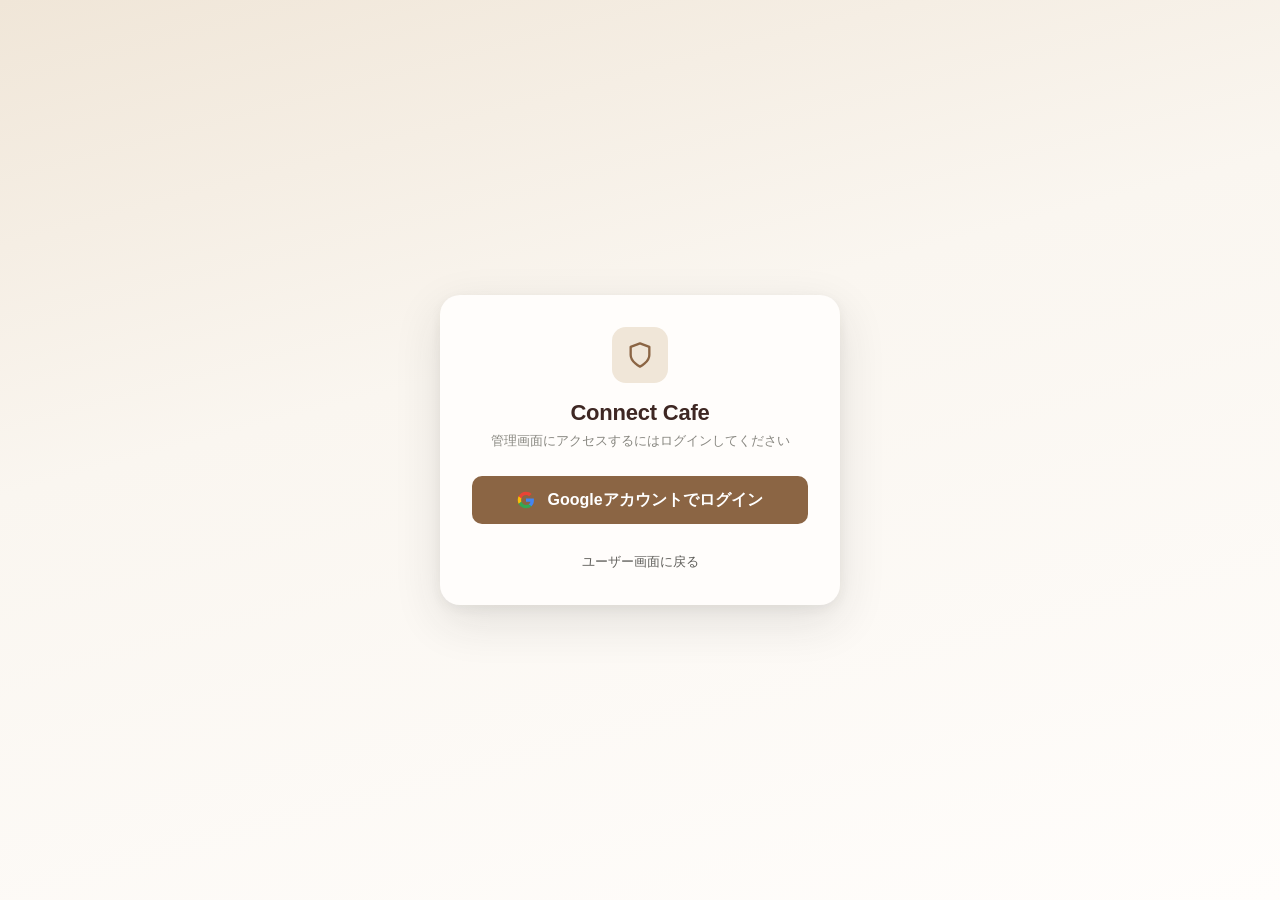
==== commit cfceb404: "feat: 全体カラーをカフェブラウンに変更 - variables.css: プライマリ色を緑→茶色(#8B6544/#3E2723)に - 背景色を温かみのあるクリーム系に - index.htm" ====
--- a/admin.html
+++ b/admin.html
@@ -3,7 +3,7 @@
 <head>
   <meta charset="UTF-8">
   <meta name="viewport" content="width=device-width, initial-scale=1.0">
-  <meta name="theme-color" content="#085041">
+  <meta name="theme-color" content="#3E2723">
   <title>Connect Cafe - 管理画面</title>
 
   <!-- CSS -->
@@ -244,6 +244,7 @@
     /* ---- Admin Pages ---- */
     .admin-page {
       display: none;
+      padding: 0 var(--space-4) var(--space-4);
       animation: page-fade-in var(--duration-page) var(--ease-out) both;
     }
 
@@ -330,7 +331,7 @@
       background: var(--color-bg);
       border: 1px solid var(--color-border-light);
       border-radius: var(--radius-lg);
-      margin-bottom: var(--space-5);
+      margin-bottom: var(--space-4);
       overflow: hidden;
     }
 
@@ -497,9 +498,9 @@
 
     /* ---- Stocktake ---- */
     .stocktake-grid {
-      display: grid;
-      grid-template-columns: repeat(auto-fill, minmax(280px, 1fr));
-      gap: var(--space-4);
+      display: flex;
+      flex-direction: column;
+      gap: var(--space-2);
       padding: var(--space-5);
     }
 
@@ -534,6 +535,9 @@
       font-size: var(--text-sm);
       font-weight: var(--weight-semibold);
       margin-bottom: var(--space-1);
+      white-space: nowrap;
+      overflow: hidden;
+      text-overflow: ellipsis;
     }
 
     .stocktake-item__system {
@@ -777,7 +781,6 @@
       }
 
       .stocktake-grid {
-        grid-template-columns: 1fr;
         padding: var(--space-4);
       }
     }
@@ -791,6 +794,28 @@
       .admin-grant-form .form-group {
         width: 100%;
       }
+    }
+
+    /* ---- Consistent form inputs for admin ---- */
+    .admin-page input[type="text"],
+    .admin-page input[type="number"],
+    .admin-page input[type="email"],
+    .admin-page input[type="date"],
+    .admin-page select {
+      width: 100%;
+      padding: 10px 12px;
+      border: 1px solid #D3D1C7;
+      border-radius: 8px;
+      font-size: 14px;
+      background: #fff;
+      outline: none;
+      box-sizing: border-box;
+      transition: border-color 0.15s ease;
+    }
+    .admin-page input:focus,
+    .admin-page select:focus {
+      border-color: #8B6544;
+      box-shadow: 0 0 0 2px rgba(29,158,117,0.1);
     }
   </style>
 </head>
@@ -944,9 +969,32 @@
              ============================================================ -->
         <div id="admin-page-dashboard" class="admin-page is-active">
 
+          <!-- Period Tabs -->
+          <div class="admin-period-tabs" id="dashboard-period-tabs" style="display:flex;gap:8px;margin-bottom:16px">
+            <button class="btn btn-sm btn-primary" data-period="today">今日</button>
+            <button class="btn btn-sm btn-secondary" data-period="week">週</button>
+            <button class="btn btn-sm btn-secondary" data-period="month">月</button>
+            <button class="btn btn-sm btn-secondary" data-period="year">年</button>
+          </div>
+
           <!-- Stat Cards -->
           <div class="admin-stats" id="dashboard-stats">
             <!-- Rendered by JS -->
+          </div>
+
+          <!-- Chart -->
+          <div id="dashboard-chart" style="display:none" class="admin-section">
+            <div class="admin-section__header" style="display:flex;align-items:center;justify-content:space-between">
+              <h3 class="admin-section__title" id="dashboard-chart-title">週間推移</h3>
+              <div id="dashboard-unit-tabs" style="display:flex;gap:4px">
+                <button class="btn btn-sm btn-primary" data-unit="count">個数</button>
+                <button class="btn btn-sm btn-secondary" data-unit="amount">金額</button>
+              </div>
+            </div>
+            <div class="admin-section__body" style="padding:16px">
+              <div id="dashboard-chart-bars" style="display:flex;align-items:flex-end;gap:4px;height:160px"></div>
+              <div id="dashboard-chart-labels" style="display:flex;gap:4px;margin-top:8px"></div>
+            </div>
           </div>
 
           <!-- Quick Actions -->
@@ -1040,8 +1088,6 @@
               </div>
             </div>
           </div>
-        </div>
-
           <!-- 入荷履歴 -->
           <div class="admin-section" style="margin-top: var(--space-6)">
             <div class="admin-section__header">
--- a/css/variables.css
+++ b/css/variables.css
@@ -4,13 +4,13 @@
    ============================================================ */
 
 :root {
-  /* ---- Brand Colors ---- */
-  --color-primary:        #1D9E75;
-  --color-primary-dark:   #168A65;
-  --color-primary-darker: #085041;
-  --color-primary-light:  #9FE1CB;
-  --color-primary-lighter:#E1F5EE;
-  --color-primary-ghost:  #F0FAF5;
+  /* ---- Brand Colors (Cafe Brown) ---- */
+  --color-primary:        #8B6544;
+  --color-primary-dark:   #6F4E35;
+  --color-primary-darker: #3E2723;
+  --color-primary-light:  #C4A882;
+  --color-primary-lighter:#F0E6D8;
+  --color-primary-ghost:  #FAF6F0;
 
   /* ---- Amber / PayPay ---- */
   --color-amber:          #BA7517;
@@ -20,7 +20,7 @@
   --color-amber-ghost:    #FDF7EC;
 
   /* ---- Status ---- */
-  --color-success:        #1D9E75;
+  --color-success:        #5A8F54;
   --color-warning:        #BA7517;
   --color-danger:         #C4453A;
   --color-danger-light:   #FBEAE8;
@@ -34,9 +34,9 @@
   --color-text-placeholder:#B0AFA8;
   --color-text-inverse:   #FFFFFF;
 
-  --color-bg:             #FFFFFF;
-  --color-bg-warm:        #F9F8F5;
-  --color-bg-muted:       #F4F2EE;
+  --color-bg:             #FFFDFB;
+  --color-bg-warm:        #FAF6F0;
+  --color-bg-muted:       #F5EFE6;
   --color-bg-overlay:     rgba(44, 44, 42, 0.45);
 
   --color-border:         #E0DED8;
--- a/css/components.css
+++ b/css/components.css
@@ -267,7 +267,7 @@
   color: var(--color-text-inverse);
   display: flex;
   align-items: center;
-  padding-inline: var(--space-4);
+  padding-inline: var(--space-5);
   z-index: var(--z-header);
 }
 
